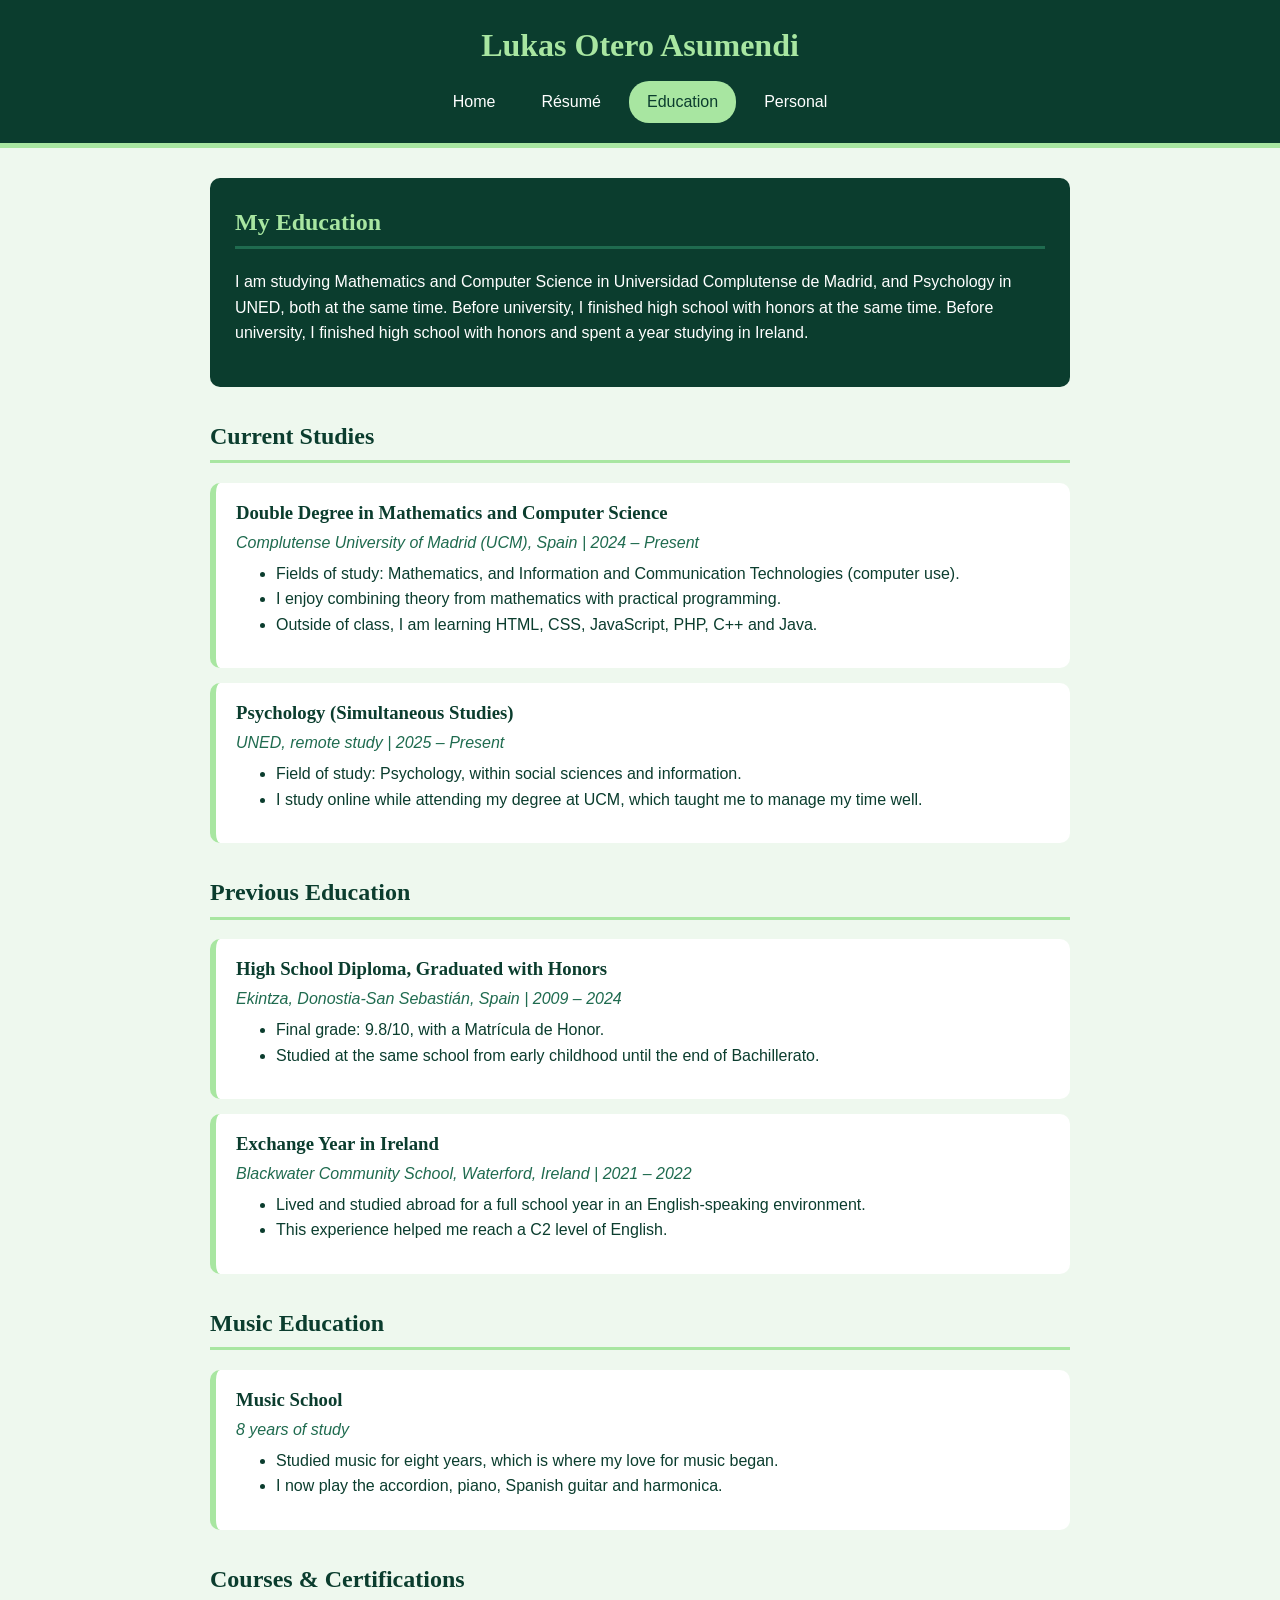
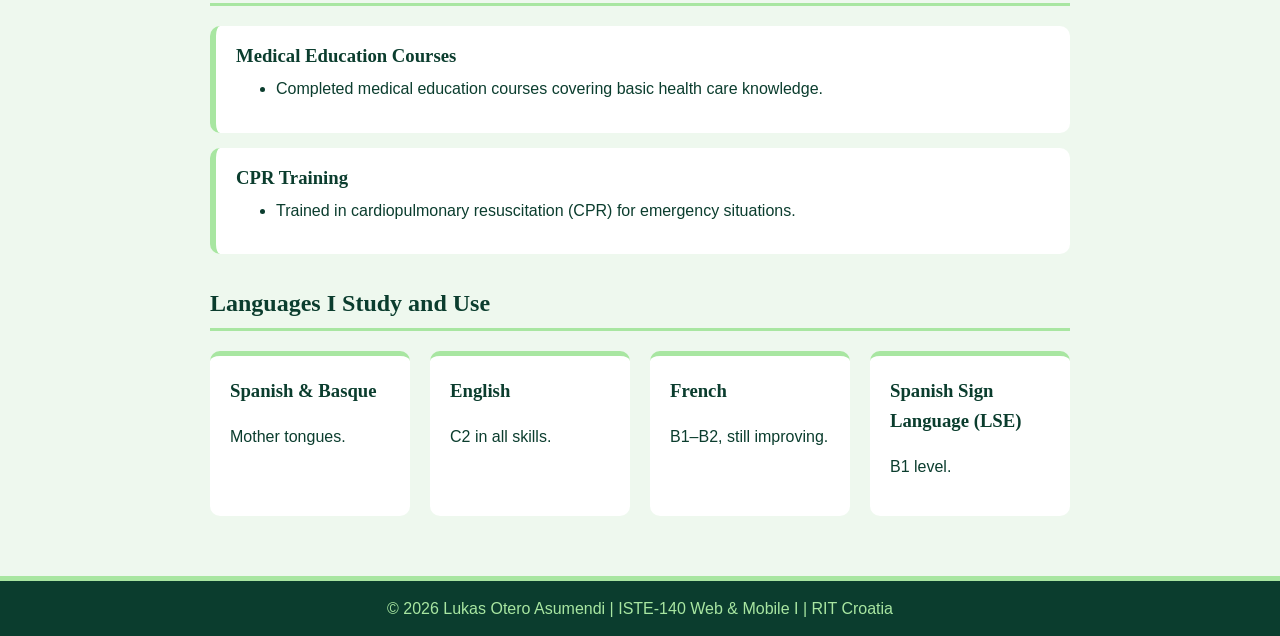
==== education.html @ 7a18cc11 "education.html page" ====
<!DOCTYPE html>
<html lang="en">
<head>
  <meta charset="UTF-8">
  <meta name="viewport" content="width=device-width, initial-scale=1.0">
  <title>Education | Lukas Otero Asumendi</title>
  <link rel="stylesheet" href="assets/style/style.css">
</head>
<body>

  <header>
    <h1 class="site-name">Lukas Otero Asumendi</h1>
    <nav>
      <ul>
        <li><a href="index.html">Home</a></li>
        <li><a href="resume.html">Résumé</a></li>
        <li><a href="education.html" class="current">Education</a></li>
        <li><a href="personal.html">Personal</a></li>
      </ul>
    </nav>
  </header>

  <main>

    <section class="mission">
      <h2>My Education</h2>
      <p>
        I am studying Mathematics and Computer Science in Universidad Complutense de Madrid, and Psychology in UNED, both at the same time. Before university, I finished high school with honors
        at the same time. Before university, I finished high school with honors
        and spent a year studying in Ireland.
      </p>
    </section>

    <section>
      <h2>Current Studies</h2>

      <div class="school">
        <h3>Double Degree in Mathematics and Computer Science</h3>
        <p class="details">Complutense University of Madrid (UCM), Spain | 2024 &ndash; Present</p>
        <ul>
          <li>Fields of study: Mathematics, and Information and Communication Technologies (computer use).</li>
          <li>I enjoy combining theory from mathematics with practical programming.</li>
          <li>Outside of class, I am learning HTML, CSS, JavaScript, PHP, C++ and Java.</li>
        </ul>
      </div>

      <div class="school">
        <h3>Psychology (Simultaneous Studies)</h3>
        <p class="details">UNED, remote study | 2025 &ndash; Present</p>
        <ul>
          <li>Field of study: Psychology, within social sciences and information.</li>
          <li>I study online while attending my degree at UCM, which taught me to manage my time well.</li>
        </ul>
      </div>
    </section>

    <section>
      <h2>Previous Education</h2>

      <div class="school">
        <h3>High School Diploma, Graduated with Honors</h3>
        <p class="details">Ekintza, Donostia-San Sebastián, Spain | 2009 &ndash; 2024</p>
        <ul>
          <li>Final grade: 9.8/10, with a Matrícula de Honor.</li>
          <li>Studied at the same school from early childhood until the end of Bachillerato.</li>
        </ul>
      </div>

      <div class="school">
        <h3>Exchange Year in Ireland</h3>
        <p class="details">Blackwater Community School, Waterford, Ireland | 2021 &ndash; 2022</p>
        <ul>
          <li>Lived and studied abroad for a full school year in an English-speaking environment.</li>
          <li>This experience helped me reach a C2 level of English.</li>
        </ul>
      </div>
    </section>

    <section>
      <h2>Music Education</h2>

      <div class="school">
        <h3>Music School</h3>
        <p class="details">8 years of study</p>
        <ul>
          <li>Studied music for eight years, which is where my love for music began.</li>
          <li>I now play the accordion, piano, Spanish guitar and harmonica.</li>
        </ul>
      </div>
    </section>

    <section>
      <h2>Courses &amp; Certifications</h2>

      <div class="school">
        <h3>Medical Education Courses</h3>
        <ul>
          <li>Completed medical education courses covering basic health care knowledge.</li>
        </ul>
      </div>

      <div class="school">
        <h3>CPR Training</h3>
        <ul>
          <li>Trained in cardiopulmonary resuscitation (CPR) for emergency situations.</li>
        </ul>
      </div>
    </section>

    <section>
      <h2>Languages I Study and Use</h2>
      <ul class="cards">
        <li>
          <h3>Spanish &amp; Basque</h3>
          <p>Mother tongues.</p>
        </li>
        <li>
          <h3>English</h3>
          <p>C2 in all skills.</p>
        </li>
        <li>
          <h3>French</h3>
          <p>B1&ndash;B2, still improving.</p>
        </li>
        <li>
          <h3>Spanish Sign Language (LSE)</h3>
          <p>B1 level.</p>
        </li>
      </ul>
    </section>

  </main>

  <footer>
    <p>&copy; 2026 Lukas Otero Asumendi | ISTE-140 Web &amp; Mobile I | RIT Croatia</p>
  </footer>

</body>
</html>
---- assets/style/style.css ----
* {
  box-sizing: border-box;
}

body {
  margin: 0;
  font-family: Arial, Helvetica, sans-serif;
  line-height: 1.6;
  color: #0b3d2e;
  background-color: #eef8ee;
}

h1, h2, h3 {
  font-family: Georgia, "Times New Roman", serif;
}

a {
  color: #1f6b4f;
}

header {
  background-color: #0b3d2e;
  color: #ffffff;
  padding: 20px;
  text-align: center;
  border-bottom: 5px solid #a8e6a1;
}

.site-name {
  margin: 0 0 10px 0;
  font-size: 2rem;
  color: #a8e6a1;
}

nav ul {
  list-style: none;
  margin: 0;
  padding: 0;
  display: flex;
  justify-content: center;
  flex-wrap: wrap;
  gap: 10px;
}

nav a {
  display: block;
  padding: 8px 18px;
  color: #ffffff;
  text-decoration: none;
  border-radius: 20px;
}

nav a:hover,
nav a.current {
  background-color: #a8e6a1;
  color: #0b3d2e;
}

main {
  max-width: 900px;
  margin: 0 auto;
  padding: 30px 20px;
}

section {
  margin-bottom: 30px;
}

h2 {
  color: #0b3d2e;
  border-bottom: 3px solid #a8e6a1;
  padding-bottom: 5px;
}

.intro {
  display: flex;
  align-items: center;
  gap: 30px;
  background-color: #ffffff;
  padding: 25px;
  border-radius: 10px;
  border-left: 8px solid #1f6b4f;
}

.intro img {
  width: 220px;
  height: 220px;
  object-fit: cover;
  border-radius: 50%;
  border: 5px solid #a8e6a1;
}

.intro-text h2 {
  margin-top: 0;
  border-bottom: none;
}

.tagline {
  font-weight: bold;
  color: #1f6b4f;
}

.mission {
  background-color: #0b3d2e;
  color: #ffffff;
  padding: 25px;
  border-radius: 10px;
}

.mission h2 {
  color: #a8e6a1;
  border-bottom-color: #1f6b4f;
  margin-top: 0;
}

.cards {
  list-style: none;
  padding: 0;
  display: flex;
  gap: 20px;
}

.cards li {
  flex: 1;
  background-color: #ffffff;
  padding: 20px;
  border-radius: 10px;
  border-top: 5px solid #a8e6a1;
}

.cards li:hover {
  background-color: #d6f2d3;
}

.cards h3 {
  margin-top: 0;
}

footer {
  background-color: #0b3d2e;
  color: #a8e6a1;
  text-align: center;
  padding: 15px;
  border-top: 5px solid #a8e6a1;
}

footer p {
  margin: 0;
}

@media (max-width: 700px) {
  .intro {
    flex-direction: column;
    text-align: center;
  }

  .cards {
    flex-direction: column;
  }
}

.pdf-link {
  text-align: center;
  font-weight: bold;
}
 
.resume {
  background-color: #ffffff;
  padding: 40px;
  border: 1px solid #a8e6a1;
  border-top: 8px solid #0b3d2e;
  border-radius: 6px;
}
 
.resume-header {
  background-color: #ffffff;
  color: #0b3d2e;
  padding: 0 0 15px 0;
  border-bottom: 3px solid #1f6b4f;
  text-align: center;
}
 
.resume-header h2 {
  margin: 0;
  font-size: 2rem;
  border-bottom: none;
}
 
.resume-header p {
  margin: 4px 0;
}
 
.resume h3 {
  margin-top: 25px;
  padding-bottom: 5px;
  color: #1f6b4f;
  text-transform: uppercase;
  letter-spacing: 1px;
  border-bottom: 2px solid #a8e6a1;
}
 
.job {
  margin-bottom: 15px;
}
 
.job h4 {
  margin: 0;
  font-size: 1.1rem;
}
 
.details {
  margin: 2px 0 5px 0;
  font-style: italic;
  color: #1f6b4f;
}
 
.resume ul {
  margin-top: 5px;
}
 
table {
  width: 100%;
  border-collapse: collapse;
  margin-top: 10px;
}
 
th, td {
  padding: 8px;
  border: 1px solid #a8e6a1;
  text-align: center;
}
 
th {
  background-color: #0b3d2e;
  color: #ffffff;
}
 
tbody tr:nth-child(even) {
  background-color: #eef8ee;
}
 
.note {
  font-size: 0.85rem;
  color: #1f6b4f;
}
 
@media print {
  header, footer, .pdf-link {
    display: none;
  }
 
  .resume-header {
    display: block;
  }
 
  body {
    background-color: #ffffff;
  }
 
  .resume {
    border: none;
  }
}
 
@media (max-width: 700px) {
  .intro {
    flex-direction: column;
    text-align: center;
  }
 
  .cards {
    flex-direction: column;
  }
}
 
.school {
  background-color: #ffffff;
  padding: 15px 20px;
  margin-bottom: 15px;
  border-radius: 10px;
  border-left: 6px solid #a8e6a1;
}
 
.school h3 {
  margin: 0;
}
 
.school ul {
  margin-top: 5px;
}
 
 
@media print {
  header, footer, .pdf-link {
    display: none;
  }
 
  .resume-header {
    display: block;
  }
 
  body {
    background-color: #ffffff;
  }
 
  .resume {
    border: none;
  }
}
 
 
@media (max-width: 700px) {
  .intro {
    flex-direction: column;
    text-align: center;
  }
 
  .cards {
    flex-direction: column;
  }
}
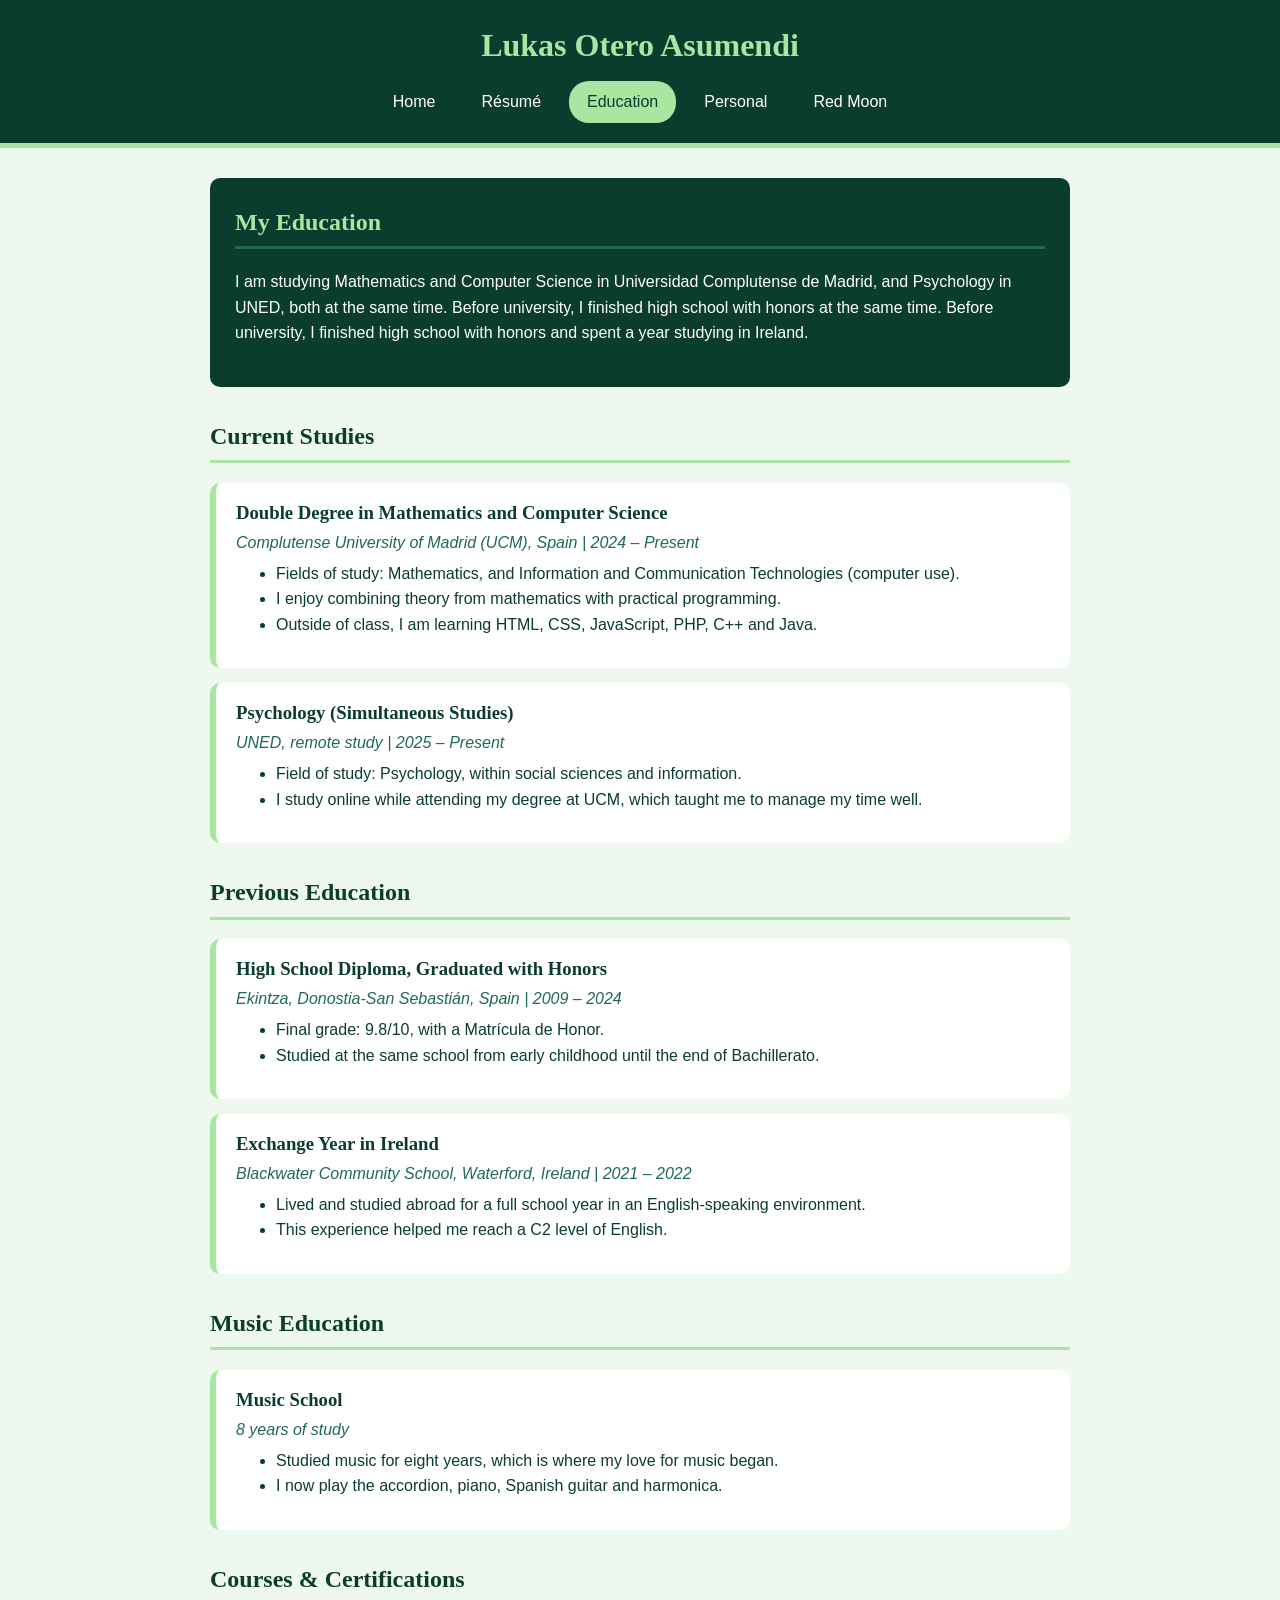
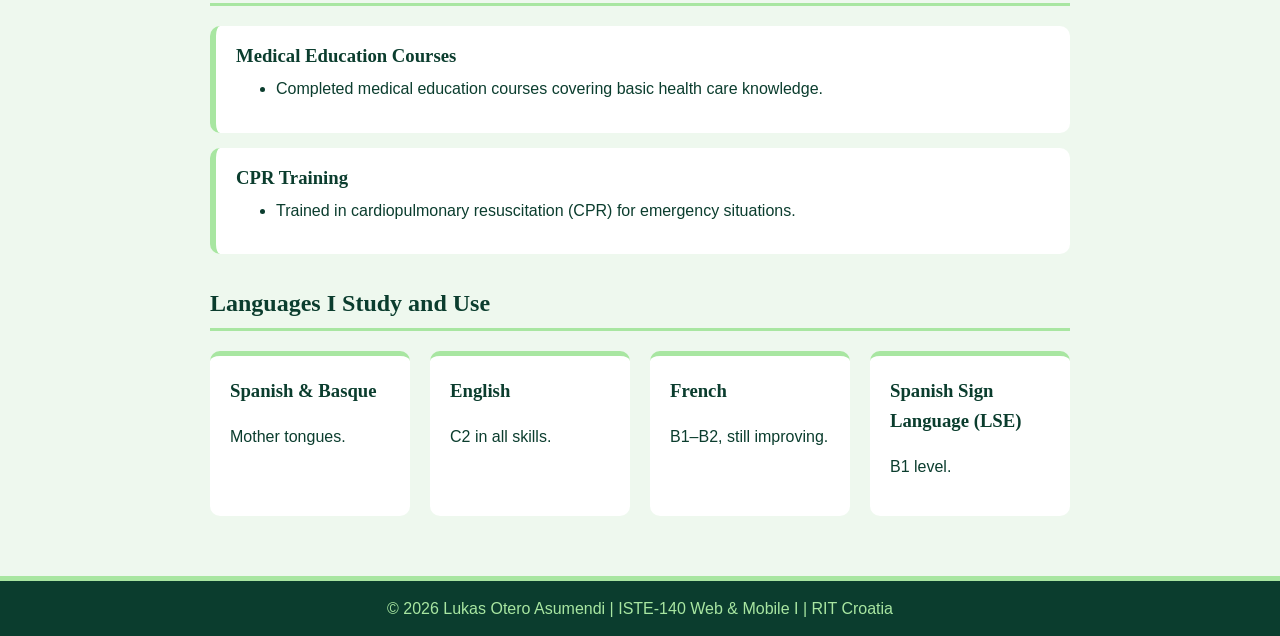
==== commit 342912fb: "red moon. html eimplement" ====
--- a/education.html
+++ b/education.html
@@ -16,6 +16,7 @@
         <li><a href="resume.html">Résumé</a></li>
         <li><a href="education.html" class="current">Education</a></li>
         <li><a href="personal.html">Personal</a></li>
+        <li><a href="redmoon.html">Red Moon</a></li>
       </ul>
     </nav>
   </header>
--- a/assets/style/style.css
+++ b/assets/style/style.css
@@ -289,6 +289,108 @@
 .school ul {
   margin-top: 5px;
 }
+
+.redmoon-page {
+  color: #4a1018;
+  background-color: #fff1f2;
+}
+
+.redmoon-page header,
+.redmoon-page footer {
+  background-color: #4a1018;
+  border-color: #f08a8f;
+}
+
+.redmoon-page .site-name {
+  color: #ffb3b7;
+}
+
+.redmoon-page a {
+  color: #a51d2d;
+}
+
+.redmoon-page nav a {
+  color: #ffffff;
+}
+
+.redmoon-page nav a:hover,
+.redmoon-page nav a.current {
+  background-color: #f08a8f;
+  color: #4a1018;
+}
+
+.redmoon-page h2 {
+  color: #4a1018;
+  border-color: #f08a8f;
+}
+
+.redmoon-hero {
+  display: flex;
+  align-items: center;
+  gap: 30px;
+  padding: 30px;
+  background-color: #ffffff;
+  border-left: 8px solid #a51d2d;
+  border-radius: 10px;
+}
+
+.redmoon-hero img {
+  width: 220px;
+  height: 220px;
+  object-fit: contain;
+  border-radius: 10px;
+  border: 5px solid #f08a8f;
+  background-color: #4a1018;
+}
+
+.redmoon-hero h2 {
+  margin-top: 0;
+  border-bottom: none;
+}
+
+.redmoon-link {
+  display: inline-block;
+  padding: 10px 16px;
+  background-color: #a51d2d;
+  color: #ffffff !important;
+  font-weight: bold;
+  text-decoration: none;
+  border-radius: 6px;
+}
+
+.redmoon-link:hover {
+  background-color: #721522;
+}
+
+.redmoon-panel {
+  padding: 25px;
+  background-color: #ffffff;
+  border-radius: 10px;
+  border-top: 6px solid #a51d2d;
+}
+
+.redmoon-panel h2 {
+  margin-top: 0;
+}
+
+.redmoon-page .cards li {
+  border-top-color: #f08a8f;
+}
+
+.redmoon-page .cards li:hover {
+  background-color: #ffe0e2;
+}
+
+.redmoon-page footer {
+  color: #ffb3b7;
+}
+
+@media (max-width: 700px) {
+  .redmoon-hero {
+    flex-direction: column;
+    text-align: center;
+  }
+}
  
  
 @media print {
